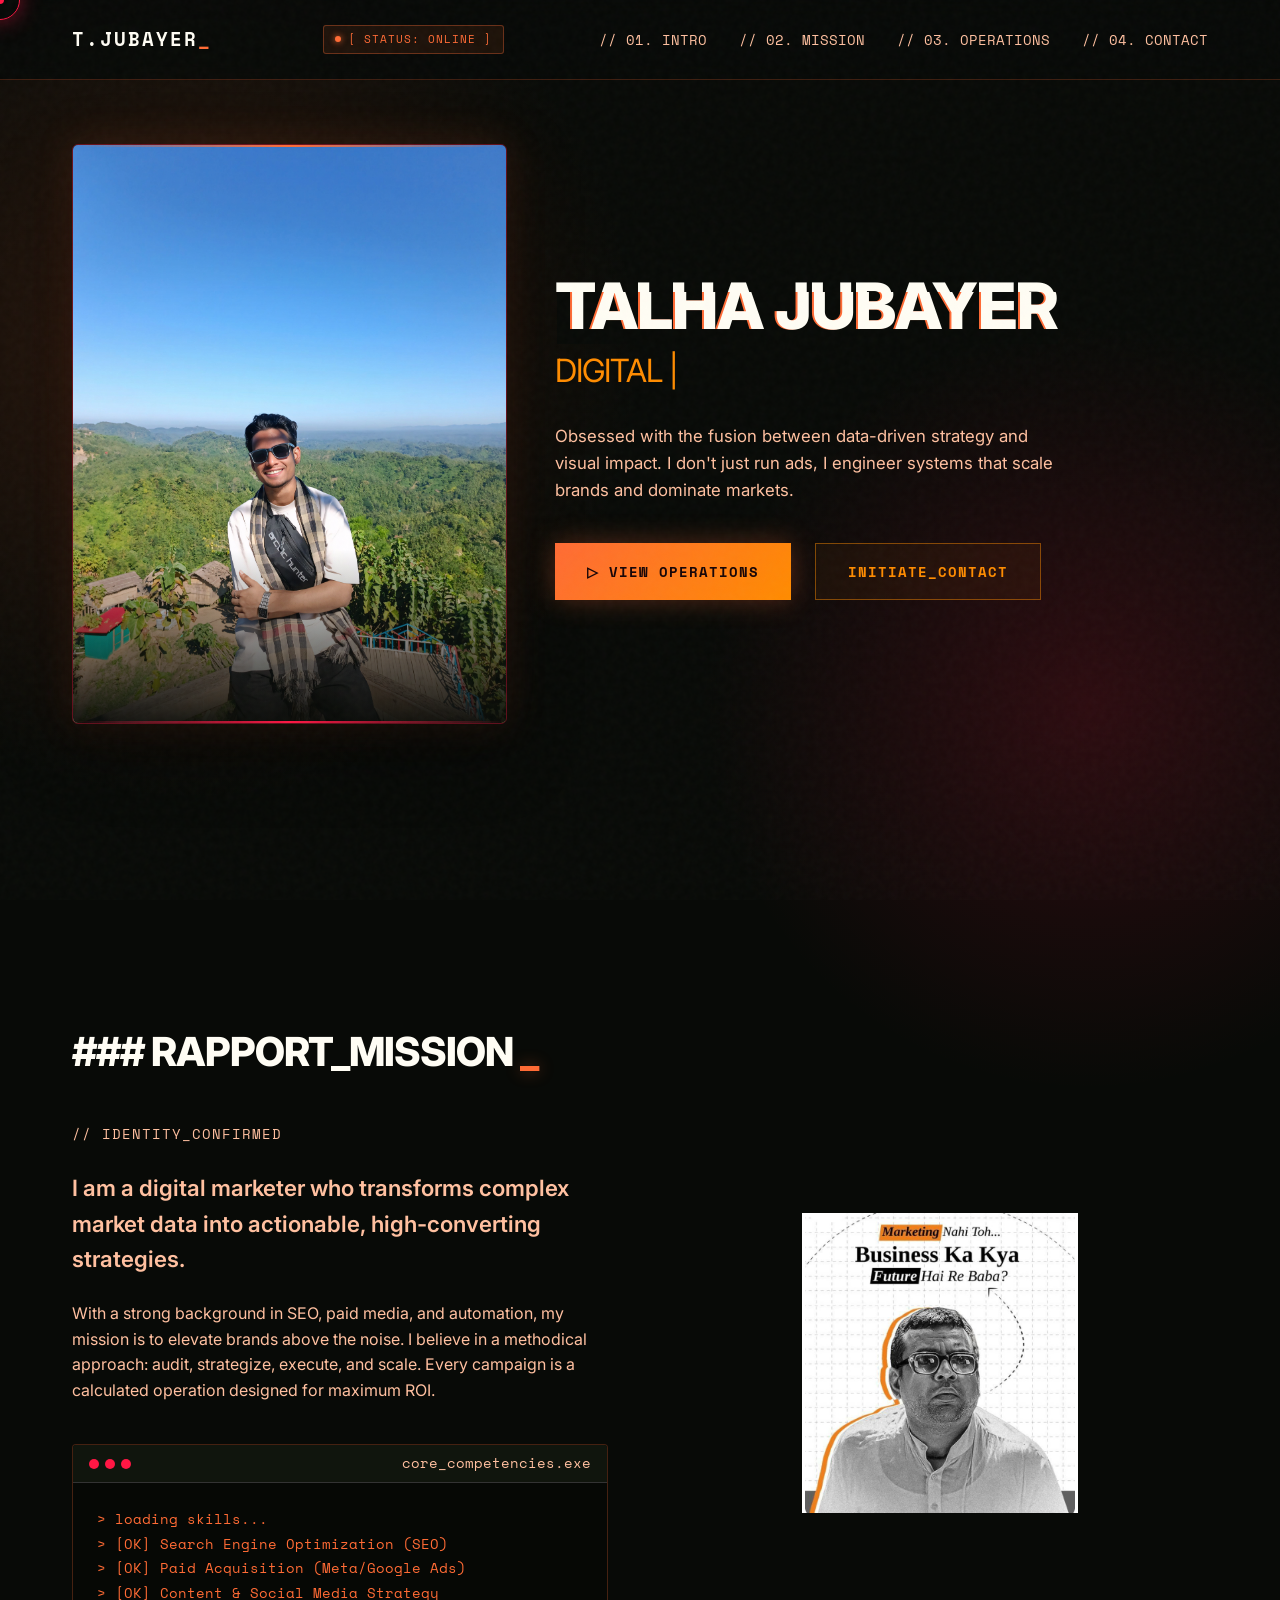
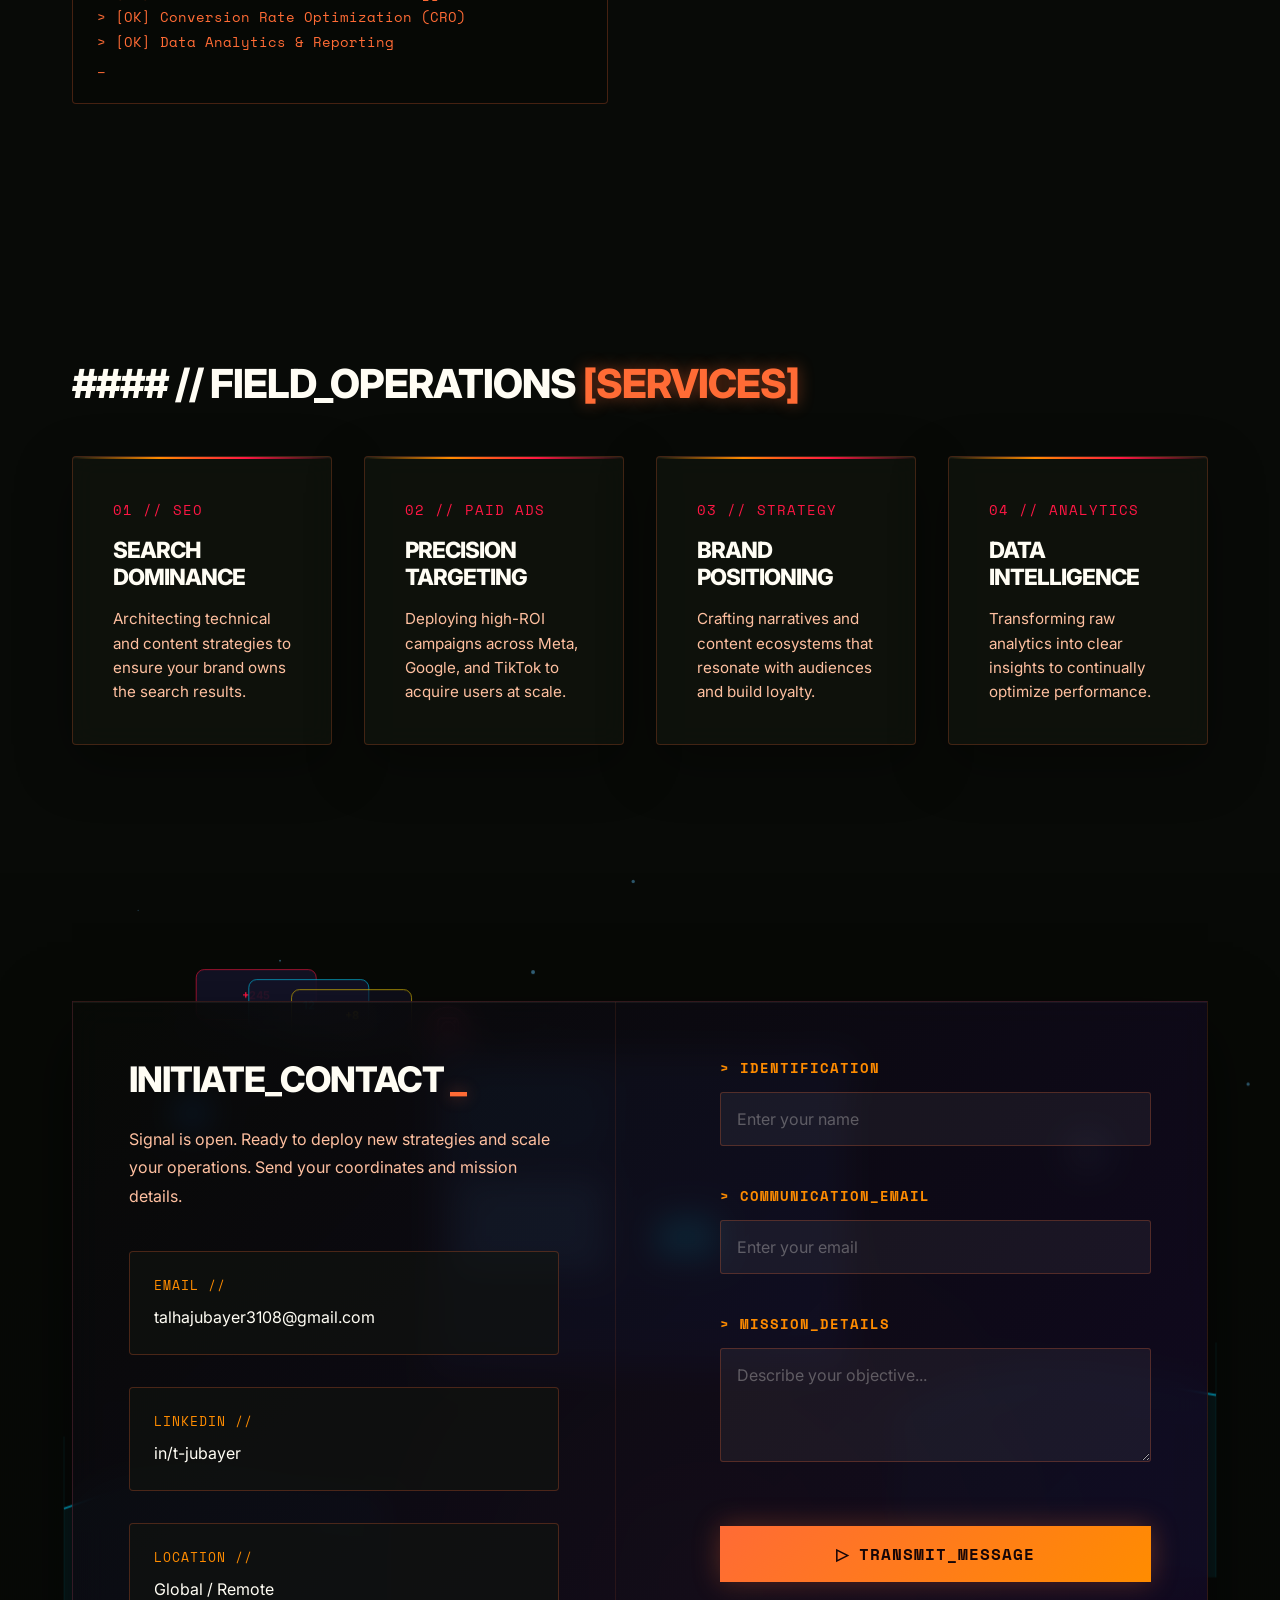
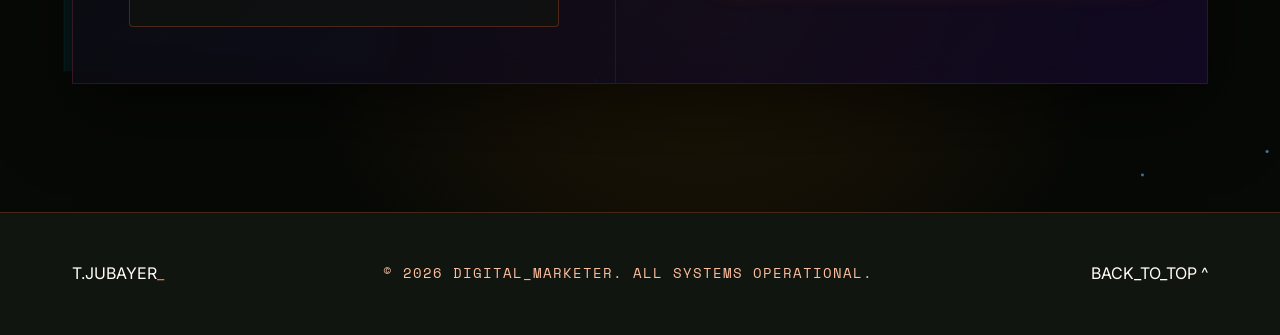
==== index.html @ 845c43b3 "Add files via upload" ====
<!DOCTYPE html>
<html lang="en">

<head>
    <meta charset="UTF-8">
    <meta name="viewport" content="width=device-width, initial-scale=1.0">
    <title>Talha Jubayer // Digital Marketer</title>
    <meta name="description" content="Portfolio of Talha Jubayer, Digital Marketer & Strategist.">
    <link rel="preconnect" href="https://fonts.googleapis.com">
    <link rel="preconnect" href="https://fonts.gstatic.com" crossorigin>
    <link
        href="https://fonts.googleapis.com/css2?family=Inter:wght@300;400;600;800&family=Space+Mono:ital,wght@0,400;0,700;1,400&display=swap"
        rel="stylesheet">
    <link rel="stylesheet" href="styles.css">
</head>

<body>
    <!-- Custom Cursor -->
    <div class="cursor"></div>
    <div class="cursor-follower"></div>

    <!-- Background Grid & Noise -->
    <div class="noise-bg"></div>
    <div class="grid-bg"></div>

    <header>
        <nav class="navbar">
            <a href="#" class="logo">T.JUBAYER<span>_</span></a>
            <span class="status-badge">[ STATUS: ONLINE ]</span>
            <div class="menu-toggle" id="mobile-menu">
                <span class="bar"></span>
                <span class="bar"></span>
                <span class="bar"></span>
            </div>
            <ul class="nav-links">
                <li><a href="#home">// 01. INTRO</a></li>
                <li><a href="#mission-report">// 02. MISSION</a></li>
                <li><a href="#field-operations">// 03. OPERATIONS</a></li>
                <li><a href="#initiate-contact">// 04. CONTACT</a></li>
            </ul>
        </nav>
    </header>

    <main>
        <!-- Hero Section -->
        <section id="home" class="hero section">
            <div class="container hero-container">
                <div class="hero-image-banner animate-up">
                    <img src="1763793918176.jpg" alt="Talha Jubayer - Digital Marketer" />
                    <div class="hero-image-overlay"></div>
                </div>
                <div class="hero-content">

                    <h1 class="title animate-up glitch" data-text="TALHA JUBAYER">TALHA JUBAYER</h1>
                    <h2 class="role animate-up">
                        <span class="typing-text">Digital Marketer &amp; Strategist.</span><span
                            class="cursor-blink">|</span>
                    </h2>
                    <p class="description animate-up">
                        Obsessed with the fusion between data-driven strategy and visual impact. I don't just run ads, I
                        engineer systems that scale brands and dominate markets.
                    </p>
                    <div class="hero-buttons animate-up">
                        <a href="#field-operations" class="btn btn-primary"><span>&#9655;</span> VIEW OPERATIONS</a>
                        <a href="#initiate-contact" class="btn btn-outline">INITIATE_CONTACT</a>
                    </div>
                </div>
            </div>
        </section>

        <!-- Mission Report (About) -->
        <section id="mission-report" class="about section">
            <div class="container">
                <h2 class="section-title animate-scroll">### RAPPORT_MISSION <span class="accent">_</span></h2>
                <div class="about-grid">
                    <div class="about-text animate-scroll">
                        <p class="mono-label">// IDENTITY_CONFIRMED</p>
                        <p class="large-text">
                            I am a digital marketer who transforms complex market data into actionable, high-converting
                            strategies.
                        </p>
                        <p>
                            With a strong background in SEO, paid media, and automation, my mission is to elevate brands
                            above the noise. I believe in a methodical approach: audit, strategize, execute, and scale.
                            Every campaign is a calculated operation designed for maximum ROI.
                        </p>
                        <div class="skills-terminal">
                            <div class="terminal-header">
                                <span class="dot"></span><span class="dot"></span><span class="dot"></span>
                                <span class="terminal-title">core_competencies.exe</span>
                            </div>
                            <div class="terminal-body">
                                &gt; loading skills...<br>
                                &gt; [OK] Search Engine Optimization (SEO)<br>
                                &gt; [OK] Paid Acquisition (Meta/Google Ads)<br>
                                &gt; [OK] Content &amp; Social Media Strategy<br>
                                &gt; [OK] Conversion Rate Optimization (CRO)<br>
                                &gt; [OK] Data Analytics &amp; Reporting<br>
                                <span class="cursor-blink">_</span>
                            </div>
                        </div>
                    </div>
                    <div class="about-image animate-scroll" style="transition-delay: 0.2s">
                        <div class="img-placeholder" style="border: none; background: transparent;"
                            data-instruction="ACTION SHOT (e.g. working at desk, analyzing data on screen, 4:3 ratio)">
                            <img src="Digital marketing .jpg" alt="Digital Marketing" class="actual-image"
                                style="object-fit: contain;" />
                        </div>
                    </div>
                </div>
            </div>
        </section>

        <!-- Field Operations (Services) -->
        <section id="field-operations" class="services section">
            <div class="container">
                <h2 class="section-title animate-scroll">#### // FIELD_OPERATIONS <span class="accent">[SERVICES]</span>
                </h2>
                <div class="services-grid">
                    <!-- Service 1 -->
                    <div class="service-card glass-panel animate-scroll">
                        <div class="service-icon mono-subtitle">01 // SEO</div>
                        <h3>Search Dominance</h3>
                        <p>Architecting technical and content strategies to ensure your brand owns the search results.
                        </p>
                    </div>
                    <!-- Service 2 -->
                    <div class="service-card glass-panel animate-scroll" style="transition-delay: 0.1s">
                        <div class="service-icon mono-subtitle">02 // PAID ADS</div>
                        <h3>Precision Targeting</h3>
                        <p>Deploying high-ROI campaigns across Meta, Google, and TikTok to acquire users at scale.</p>
                    </div>
                    <!-- Service 3 -->
                    <div class="service-card glass-panel animate-scroll" style="transition-delay: 0.2s">
                        <div class="service-icon mono-subtitle">03 // STRATEGY</div>
                        <h3>Brand Positioning</h3>
                        <p>Crafting narratives and content ecosystems that resonate with audiences and build loyalty.
                        </p>
                    </div>
                    <!-- Service 4 -->
                    <div class="service-card glass-panel animate-scroll" style="transition-delay: 0.3s">
                        <div class="service-icon mono-subtitle">04 // ANALYTICS</div>
                        <h3>Data Intelligence</h3>
                        <p>Transforming raw analytics into clear insights to continually optimize performance.</p>
                    </div>
                </div>
            </div>
        </section>


        <!-- Contact Section -->
        <section id="initiate-contact" class="contact section">
            <canvas id="contactCanvas" class="contact-bg-canvas"></canvas>
            <div class="container">
                <div class="contact-wrapper animate-scroll">
                    <div class="contact-info">
                        <h2 class="section-title">INITIATE_CONTACT <span class="accent blink">_</span></h2>
                        <p>Signal is open. Ready to deploy new strategies and scale your operations. Send your
                            coordinates and mission details.</p>

                        <div class="contact-methods">
                            <a href="mailto:talhajubayer3108@gmail.com" class="contact-link">
                                <span class="mono-label">EMAIL //</span> talhajubayer3108@gmail.com
                            </a>
                            <a href="https://www.linkedin.com/in/t-jubayer31/" class="contact-link" target="_blank"
                                rel="noopener noreferrer">
                                <span class="mono-label">LINKEDIN //</span> in/t-jubayer
                            </a>
                            <a href="#" class="contact-link">
                                <span class="mono-label">LOCATION //</span> Global / Remote
                            </a>
                        </div>
                    </div>

                    <form class="contact-form" action="https://formsubmit.co/talhajubayer3108@gmail.com" method="POST">
                        <input type="hidden" name="_subject" value="New Message from Portfolio Website!">
                        <div class="input-group">
                            <label for="name" class="mono-label">&gt; IDENTIFICATION</label>
                            <input type="text" id="name" name="name" required placeholder="Enter your name">
                        </div>
                        <div class="input-group">
                            <label for="email" class="mono-label">&gt; COMMUNICATION_EMAIL</label>
                            <input type="email" id="email" name="email" required placeholder="Enter your email">
                        </div>
                        <div class="input-group">
                            <label for="message" class="mono-label">&gt; MISSION_DETAILS</label>
                            <textarea id="message" name="message" rows="4" required
                                placeholder="Describe your objective..."></textarea>
                        </div>
                        <button type="submit" class="btn btn-primary btn-block"><span>&#9655;</span>
                            TRANSMIT_MESSAGE</button>
                    </form>
                </div>
            </div>
        </section>
    </main>

    <footer>
        <div class="container footer-content">
            <div class="footer-logo">T.JUBAYER<span>_</span></div>
            <p class="mono-label">&copy; 2026 DIGITAL_MARKETER. ALL SYSTEMS OPERATIONAL.</p>
            <div class="footer-links">
                <a href="#home">BACK_TO_TOP ^</a>
            </div>
        </div>
    </footer>

    <script src="script.js"></script>
</body>

</html>
---- styles.css ----
:root {
    /* Color Palette */
    --bg-color: #080a07;
    --surface-color: #11150f;
    --text-primary: #fffdf4;
    --text-secondary: #ffc0a0;
    --accent: #ff1744;
    --accent-glow: rgba(255, 23, 68, 0.45);
    --accent-secondary: #ff6b35;
    --accent-cyan: #ff8c00;
    --warning: #ffd166;

    /* Glassmorphism */
    --glass-bg: rgba(17, 21, 15, 0.72);
    --glass-border: rgba(255, 107, 53, 0.22);

    /* Typography */
    --font-main: 'Inter', sans-serif;
    --font-mono: 'Space Mono', monospace;

    /* Transitions */
    --transition: all 0.4s cubic-bezier(0.16, 1, 0.3, 1);
}

* {
    margin: 0;
    padding: 0;
    box-sizing: border-box;
    cursor: none;
    /* Hide default cursor for custom cursor */
}

html {
    scroll-behavior: smooth;
    background-color: var(--bg-color);
    color: var(--text-primary);
    font-family: var(--font-main);
    line-height: 1.6;
    overflow-x: hidden;
}

body {
    overflow-x: hidden;
    position: relative;
    background:
        radial-gradient(circle at 15% 10%, rgba(255, 107, 53, 0.15), transparent 28rem),
        radial-gradient(circle at 85% 20%, rgba(255, 23, 68, 0.15), transparent 24rem),
        radial-gradient(circle at 55% 90%, rgba(255, 140, 0, 0.12), transparent 26rem),
        var(--bg-color);
}

/* Background Effects */
.noise-bg {
    position: fixed;
    top: 0;
    left: 0;
    width: 100%;
    height: 100%;
    pointer-events: none;
    z-index: 9999;
    opacity: 0.03;
    background-image: url("data:image/svg+xml,%3Csvg viewBox='0 0 200 200' xmlns='http://www.w3.org/2000/svg'%3E%3Cfilter id='noiseFilter'%3E%3CfeTurbulence type='fractalNoise' baseFrequency='0.65' numOctaves='3' stitchTiles='stitch'/%3E%3C/filter%3E%3Crect width='100%25' height='100%25' filter='url(%23noiseFilter)'/%3E%3C/svg%3E");
}

.grid-bg {
    position: fixed;
    top: 0;
    left: 0;
    width: 100%;
    height: 100%;
    pointer-events: none;
    z-index: -1;
    background-size: 50px 50px;
    background-image:
        linear-gradient(to right, rgba(255, 107, 53, 0.055) 1px, transparent 1px),
        linear-gradient(to bottom, rgba(255, 140, 0, 0.04) 1px, transparent 1px);
    mask-image: radial-gradient(circle at center, black 40%, transparent 80%);
    -webkit-mask-image: radial-gradient(circle at center, black 40%, transparent 80%);
}

/* Custom Cursor */
.cursor {
    width: 8px;
    height: 8px;
    background-color: var(--accent);
    border-radius: 50%;
    position: fixed;
    pointer-events: none;
    z-index: 10000;
    transform: translate(-50%, -50%);
    transition: width 0.2s, height 0.2s, background-color 0.2s;
}

.cursor-follower {
    width: 40px;
    height: 40px;
    border: 1px solid var(--accent);
    box-shadow: 0 0 22px var(--accent-glow);
    border-radius: 50%;
    position: fixed;
    pointer-events: none;
    z-index: 9999;
    transform: translate(-50%, -50%);
    transition: width 0.3s, height 0.3s, border-color 0.3s;
    transition-timing-function: ease-out;
}

/* Hover state for cursor */
.cursor.hover {
    width: 20px;
    height: 20px;
    background-color: transparent;
    border: 2px solid var(--accent-secondary);
    box-shadow: 0 0 18px rgba(255, 107, 53, 0.65);
}

.cursor-follower.hover {
    width: 60px;
    height: 60px;
    border-color: var(--accent-secondary);
    background-color: rgba(255, 107, 53, 0.12);
}

/* Typography & Utilites */
h1,
h2,
h3,
h4,
h5,
h6 {
    font-weight: 800;
    line-height: 1.2;
    text-transform: uppercase;
    letter-spacing: -1px;
}

.accent {
    color: var(--accent-secondary);
    text-shadow: 0 0 16px rgba(255, 107, 53, 0.45);
}

.mono-label,
.mono-subtitle {
    font-family: var(--font-mono);
    color: var(--text-secondary);
    font-size: 0.85rem;
    letter-spacing: 1px;
    text-transform: uppercase;
}

.mono-subtitle {
    color: var(--accent);
    margin-bottom: 1rem;
    display: inline-block;
}

.section-title {
    font-size: 2.5rem;
    margin-bottom: 3rem;
    position: relative;
    display: inline-block;
}

.container {
    max-width: 1200px;
    margin: 0 auto;
    padding: 0 2rem;
}

.section {
    padding: 8rem 0;
}

a {
    color: inherit;
    text-decoration: none;
    transition: var(--transition);
}

/* Glass Panel */
.glass-panel {
    background: var(--glass-bg);
    backdrop-filter: blur(12px);
    -webkit-backdrop-filter: blur(12px);
    border: 1px solid var(--glass-border);
    border-radius: 4px;
    padding: 2.5rem;
    position: relative;
    overflow: hidden;
    box-shadow: 0 18px 55px rgba(0, 0, 0, 0.35), inset 0 1px 0 rgba(255, 253, 244, 0.05);
}

.glass-panel::before {
    content: '';
    position: absolute;
    top: 0;
    left: 0;
    width: 100%;
    height: 2px;
    background: linear-gradient(90deg, transparent, var(--accent-cyan), var(--accent), transparent);
}

/* Buttons */
.btn {
    display: inline-flex;
    align-items: center;
    gap: 10px;
    padding: 1rem 2rem;
    font-family: var(--font-mono);
    font-size: 0.9rem;
    font-weight: 700;
    text-transform: uppercase;
    letter-spacing: 1px;
    border: none;
    position: relative;
    overflow: hidden;
    z-index: 1;
    background: transparent;
}

.btn-primary {
    background: linear-gradient(135deg, var(--accent-secondary), var(--accent-cyan));
    color: #160507;
    box-shadow: 0 0 28px rgba(255, 107, 53, 0.3);
}

.btn-primary:hover {
    background: linear-gradient(135deg, var(--accent), var(--accent-cyan));
    color: #160507;
    box-shadow: 0 0 28px var(--accent-glow);
}

.btn-outline {
    border: 1px solid rgba(255, 140, 0, 0.45);
    color: var(--accent-cyan);
    background: rgba(255, 140, 0, 0.05);
}

.btn-outline:hover {
    border-color: var(--accent-secondary);
    color: var(--accent-secondary);
    background: rgba(255, 107, 53, 0.1);
    box-shadow: 0 0 22px rgba(255, 140, 0, 0.25);
}

/* Navigation */
header {
    position: fixed;
    top: 0;
    width: 100%;
    z-index: 100;
    background: rgba(8, 10, 7, 0.86);
    backdrop-filter: blur(10px);
    border-bottom: 1px solid var(--glass-border);
}

.navbar {
    max-width: 1200px;
    margin: 0 auto;
    padding: 1.5rem 2rem;
    display: flex;
    justify-content: space-between;
    align-items: center;
}

.logo {
    font-family: var(--font-mono);
    font-size: 1.2rem;
    font-weight: 700;
    letter-spacing: 2px;
}

.logo span {
    color: var(--accent-secondary);
    animation: blink 1s infinite;
}

.status-badge {
    font-family: var(--font-mono);
    font-size: 0.7rem;
    color: var(--accent-secondary);
    letter-spacing: 1px;
    padding: 0.3rem 0.7rem;
    border: 1px solid rgba(255, 107, 53, 0.34);
    border-radius: 3px;
    background: rgba(255, 107, 53, 0.09);
    margin-left: 1rem;
    position: relative;
    display: inline-flex;
    align-items: center;
    gap: 0.4rem;
}

.status-badge::before {
    content: '';
    width: 6px;
    height: 6px;
    border-radius: 50%;
    background: var(--accent-secondary);
    box-shadow: 0 0 6px var(--accent-secondary);
    animation: pulse-glow 2s ease-in-out infinite;
}

@keyframes pulse-glow {

    0%,
    100% {
        opacity: 1;
        box-shadow: 0 0 6px var(--accent-secondary);
    }

    50% {
        opacity: 0.5;
        box-shadow: 0 0 2px var(--accent-secondary);
    }
}

.nav-links {
    display: flex;
    list-style: none;
    gap: 2rem;
}

.nav-links a {
    font-family: var(--font-mono);
    font-size: 0.85rem;
    color: var(--text-secondary);
}

.nav-links a:hover {
    color: var(--accent-secondary);
    text-shadow: 0 0 12px rgba(255, 107, 53, 0.5);
}

.menu-toggle {
    display: none;
}

.bar {
    display: block;
    width: 25px;
    height: 2px;
    margin: 5px auto;
    transition: all 0.3s ease-in-out;
    background-color: var(--text-primary);
}

/* Hero Section */
.hero {
    min-height: 100vh;
    display: flex;
    align-items: center;
    padding-top: 6rem;
}

.hero-container {
    display: grid;
    grid-template-columns: 0.8fr 1.2fr;
    gap: 3rem;
    align-items: center;
}

.hero .title {
    font-size: clamp(2.5rem, 5vw, 5rem);
    margin-bottom: 0.5rem;
    position: relative;
    display: inline-block;
}

.hero .role {
    font-size: clamp(1.3rem, 2.5vw, 2rem);
    color: var(--accent-cyan);
    margin-bottom: 2rem;
    font-weight: 400;
}

.hero .description {
    font-size: 1.05rem;
    color: var(--text-secondary);
    max-width: 500px;
    margin-bottom: 2.5rem;
}

.hero-buttons {
    display: flex;
    gap: 1.5rem;
}

/* Hero Image (Left Column) */
.hero-image-banner {
    position: relative;
    border-radius: 6px;
    overflow: hidden;
    border: 1px solid rgba(255, 23, 68, 0.35);
    box-shadow: 0 26px 70px rgba(0, 0, 0, 0.45), 0 0 40px rgba(255, 107, 53, 0.15);
    aspect-ratio: 3/4;
}

.hero-image-banner img {
    display: block;
    width: 100%;
    height: 100%;
    object-fit: cover;
    object-position: center top;
}

.hero-image-overlay {
    position: absolute;
    bottom: 0;
    left: 0;
    width: 100%;
    height: 30%;
    background: linear-gradient(to top, rgba(8, 10, 7, 0.95), transparent);
    pointer-events: none;
}

.hero-image-banner::before {
    content: '';
    position: absolute;
    top: 0;
    left: 0;
    width: 100%;
    height: 2px;
    background: linear-gradient(90deg, transparent, var(--accent-secondary), transparent);
    z-index: 2;
}

.hero-image-banner::after {
    content: '';
    position: absolute;
    bottom: 0;
    left: 0;
    width: 100%;
    height: 2px;
    background: linear-gradient(90deg, transparent, var(--accent), transparent);
    z-index: 2;
}

.img-placeholder {
    width: 100%;
    min-height: 300px;
    background: var(--surface-color);
    border: 1px dashed var(--text-secondary);
    display: flex;
    align-items: center;
    justify-content: center;
    text-align: center;
    position: relative;
    overflow: hidden;
}

/* Remove placeholder styling when real image is present */
.img-placeholder:has(.actual-image[src]:not([src=""])) {
    border: none;
    background: transparent;
}

.img-placeholder::after {
    content: '';
    position: absolute;
    top: 0;
    left: -100%;
    width: 50%;
    height: 100%;
    background: linear-gradient(to right, transparent, rgba(255, 255, 255, 0.05), transparent);
    animation: scanline 3s infinite linear;
}

/* Hide scanline when real image is present */
.img-placeholder:has(.actual-image[src]:not([src=""]))::after {
    display: none;
}

.placeholder-text {
    font-family: var(--font-mono);
    font-size: 0.8rem;
    color: var(--text-secondary);
    opacity: 0.7;
    z-index: 2;
    padding: 1rem;
}

.actual-image {
    position: absolute;
    top: 0;
    left: 0;
    width: 100%;
    height: 100%;
    object-fit: cover;
    opacity: 0;
    /* Hidden by default until user adds src */
    z-index: 1;
}

.actual-image[src]:not([src=""]) {
    opacity: 1;
}



/* About / Mission */
.about-grid {
    display: grid;
    grid-template-columns: 1fr 1fr;
    gap: 4rem;
    align-items: center;
}

.large-text {
    font-size: 1.4rem;
    font-weight: 600;
    margin: 1.5rem 0;
}

.about-text p {
    margin-bottom: 1.5rem;
    color: var(--text-secondary);
}

.skills-terminal {
    background: #060805;
    border: 1px solid rgba(255, 107, 53, 0.25);
    border-radius: 4px;
    margin-top: 2.5rem;
    font-family: var(--font-mono);
    font-size: 0.85rem;
    overflow: hidden;
}

.terminal-header {
    background: #10150d;
    padding: 0.5rem 1rem;
    display: flex;
    align-items: center;
    border-bottom: 1px solid #333;
}

.dot {
    width: 10px;
    height: 10px;
    border-radius: 50%;
    background: var(--accent);
    margin-right: 6px;
}

.terminal-title {
    margin-left: auto;
    color: var(--text-secondary);
}

.terminal-body {
    padding: 1.5rem;
    color: var(--accent-secondary);
    line-height: 1.8;
}

.about-image {
    aspect-ratio: 4/3;
}

/* Services */
.services {
    position: relative;
}

.services-grid {
    display: grid;
    grid-template-columns: repeat(auto-fit, minmax(250px, 1fr));
    gap: 2rem;
}

.service-card h3 {
    margin-bottom: 1rem;
    font-size: 1.4rem;
    color: var(--text-primary);
}

.service-card p {
    color: var(--text-secondary);
    font-size: 0.95rem;
}

.service-card {
    position: relative;
    transition: all 0.4s cubic-bezier(0.16, 1, 0.3, 1);
}

.service-card:hover {
    background: rgba(17, 21, 15, 0.95);
    box-shadow: 0 18px 55px rgba(0, 0, 0, 0.45), 0 0 40px rgba(0, 212, 255, 0.2);
    transform: translateY(-5px);
}

.service-card:hover::before {
    background: linear-gradient(90deg, transparent, #00D4FF, transparent);
}

/* Projects */
.project-list {
    display: flex;
    flex-direction: column;
    gap: 6rem;
}

.project-row {
    display: grid;
    grid-template-columns: 1fr 1.5fr;
    gap: 4rem;
    align-items: center;
}

.project-row.reverse {
    grid-template-columns: 1.5fr 1fr;
}

.project-row.reverse .project-content {
    order: 2;
}

.project-row.reverse .project-visual {
    order: 1;
}

.project-content h3 {
    font-size: 2.5rem;
    margin: 1rem 0;
}

.project-desc {
    color: var(--text-secondary);
    margin-bottom: 2rem;
    font-size: 1.1rem;
}

.tech-stack {
    display: flex;
    gap: 1rem;
    flex-wrap: wrap;
}

.tech-stack span {
    font-family: var(--font-mono);
    font-size: 0.8rem;
    padding: 0.4rem 0.8rem;
    background: rgba(255, 107, 53, 0.08);
    border: 1px solid rgba(255, 107, 53, 0.2);
    color: var(--accent-secondary);
}

.project-visual {
    aspect-ratio: 16/9;
    padding: 0;
}

/* Contact */
.contact {
    position: relative;
    overflow: hidden;
}

.contact-bg-canvas {
    position: absolute;
    top: 0;
    left: 0;
    width: 100%;
    height: 100%;
    pointer-events: none;
    z-index: 1;
    display: block;
}

.contact .container {
    position: relative;
    z-index: 2;
}

.contact-wrapper {
    display: grid;
    grid-template-columns: 1fr 1fr;
    gap: 3rem;
    padding: 0;
    position: relative;
    z-index: 3;
    background: linear-gradient(135deg, rgba(8, 10, 7, 0.85) 0%, rgba(20, 10, 40, 0.80) 100%);
    backdrop-filter: blur(16px);
    -webkit-backdrop-filter: blur(16px);
    border: 1px solid rgba(255, 107, 53, 0.15);
    box-shadow: 0 26px 70px rgba(0, 0, 0, 0.55), inset 0 1px 0 rgba(255, 253, 244, 0.05);
}

.contact-info {
    padding: 3.5rem;
    border-right: 1px solid rgba(255, 107, 53, 0.1);
}

.contact-info h2 {
    font-size: 2.2rem;
    margin-bottom: 1.5rem;
    color: var(--text-primary);
}

.contact-info p {
    color: var(--text-secondary);
    margin-bottom: 2.5rem;
    font-size: 1rem;
    line-height: 1.8;
}

.contact-methods {
    display: flex;
    flex-direction: column;
    gap: 2rem;
}

.contact-link {
    display: flex;
    flex-direction: column;
    gap: 0.5rem;
    padding: 1.5rem;
    background: rgba(17, 21, 15, 0.6);
    border: 1px solid rgba(255, 107, 53, 0.25);
    border-radius: 4px;
    transition: all 0.3s cubic-bezier(0.16, 1, 0.3, 1);
}

.contact-link:hover {
    background: rgba(17, 21, 15, 0.95);
    border-color: var(--accent-secondary);
    box-shadow: 0 0 20px rgba(255, 107, 53, 0.2);
}

.contact-link:hover .mono-label {
    color: var(--accent-secondary);
}

.contact-link .mono-label {
    color: var(--accent-cyan);
    font-size: 0.8rem;
}

.contact-link a {
    color: var(--text-primary);
    font-size: 1rem;
    font-weight: 500;
}

.contact-form {
    padding: 3.5rem;
}

.contact-form .input-group {
    margin-bottom: 2.5rem;
    display: flex;
    flex-direction: column;
}

.contact-form label {
    margin-bottom: 0.75rem;
    color: var(--accent-cyan);
    font-family: var(--font-mono);
    font-size: 0.85rem;
    font-weight: 600;
    text-transform: uppercase;
    letter-spacing: 1px;
}

.contact-form input,
.contact-form textarea {
    background: rgba(255, 255, 255, 0.05);
    border: 1px solid rgba(255, 107, 53, 0.25);
    border-radius: 3px;
    padding: 1rem;
    color: var(--text-primary);
    font-family: var(--font-main);
    font-size: 1rem;
    transition: all 0.3s cubic-bezier(0.16, 1, 0.3, 1);
}

.contact-form input::placeholder,
.contact-form textarea::placeholder {
    color: rgba(255, 253, 244, 0.3);
}

.contact-form input:focus,
.contact-form textarea:focus {
    outline: none;
    background: rgba(255, 255, 255, 0.08);
    border-color: var(--accent-secondary);
    box-shadow: 0 0 20px rgba(255, 107, 53, 0.3), inset 0 0 10px rgba(255, 107, 53, 0.1);
}

.btn-block {
    width: 100%;
    justify-content: center;
    margin-top: 1.5rem;
    cursor: none;
    font-size: 1rem;
}

/* Footer */
footer {
    padding: 3rem 0;
    border-top: 1px solid var(--glass-border);
    background: var(--surface-color);
}

.footer-logo span {
    color: var(--accent-secondary);
}

.footer-content {
    display: flex;
    justify-content: space-between;
    align-items: center;
}

/* Animations & Utilities */
.blink {
    animation: blink 1s infinite;
}

.cursor-blink {
    animation: blink 1s infinite step-end;
}

@keyframes blink {
    50% {
        opacity: 0;
    }
}

@keyframes scanline {
    0% {
        left: -100%;
    }

    100% {
        left: 200%;
    }
}

.glitch {
    position: relative;
}

.glitch::before,
.glitch::after {
    content: attr(data-text);
    position: absolute;
    top: 0;
    left: 0;
    width: 100%;
    height: 100%;
    background: var(--bg-color);
}

.glitch::before {
    left: 2px;
    text-shadow: -2px 0 var(--accent-secondary);
    clip: rect(24px, 550px, 90px, 0);
    animation: glitch-anim-2 3s infinite linear alternate-reverse;
}

.glitch::after {
    left: -2px;
    text-shadow: -2px 0 var(--accent);
    clip: rect(85px, 550px, 140px, 0);
    animation: glitch-anim 2.5s infinite linear alternate-reverse;
}

@keyframes glitch-anim {
    0% {
        clip: rect(10px, 9999px, 86px, 0);
    }

    20% {
        clip: rect(69px, 9999px, 14px, 0);
    }

    40% {
        clip: rect(88px, 9999px, 19px, 0);
    }

    60% {
        clip: rect(62px, 9999px, 98px, 0);
    }

    80% {
        clip: rect(16px, 9999px, 35px, 0);
    }

    100% {
        clip: rect(51px, 9999px, 8px, 0);
    }
}

@keyframes glitch-anim-2 {
    0% {
        clip: rect(65px, 9999px, 100px, 0);
    }

    20% {
        clip: rect(3px, 9999px, 54px, 0);
    }

    40% {
        clip: rect(41px, 9999px, 49px, 0);
    }

    60% {
        clip: rect(2px, 9999px, 13px, 0);
    }

    80% {
        clip: rect(80px, 9999px, 87px, 0);
    }

    100% {
        clip: rect(11px, 9999px, 72px, 0);
    }
}

/* Simple scroll animations classes - JS will handle the actual triggering */
.animate-up,
.animate-scroll {
    opacity: 0;
    transform: translateY(30px);
    transition: opacity 0.8s ease, transform 0.8s ease;
}

.in-view {
    opacity: 1;
    transform: translateY(0);
}

/* Responsive */

/* ---- Tablet & Small Laptops ---- */
@media (max-width: 992px) {

    .hero-container,
    .about-grid,
    .project-row,
    .contact-wrapper {
        grid-template-columns: 1fr;
        gap: 3rem;
    }

    .project-row.reverse .project-content {
        order: 1;
    }

    .project-row.reverse .project-visual {
        order: 2;
    }

    .hero .title {
        font-size: 3rem;
    }

    .hero-image-banner {
        aspect-ratio: 16/9;
        max-width: 500px;
        margin: 0 auto;
    }

    .about-image {
        max-height: 400px;
    }

    .contact-wrapper {
        padding: 2rem;
    }

    .section {
        padding: 5rem 0;
    }

    .section-title {
        font-size: 2rem;
    }
}

/* ---- Mobile Landscape & Small Tablets ---- */
@media (max-width: 768px) {
    .menu-toggle {
        display: block;
        cursor: none;
    }

    .nav-links {
        position: fixed;
        top: 70px;
        left: -100%;
        flex-direction: column;
        background: var(--surface-color);
        width: 100%;
        text-align: center;
        padding: 2rem 0;
        transition: 0.3s;
        border-bottom: 1px solid var(--glass-border);
        z-index: 99;
    }

    .nav-links.active {
        left: 0;
    }

    .nav-links a {
        font-size: 1rem;
        padding: 0.75rem 0;
        display: inline-block;
    }

    .hero {
        min-height: auto;
        padding-top: 7rem;
        padding-bottom: 3rem;
    }

    .hero .title {
        font-size: clamp(2rem, 8vw, 3.5rem);
    }

    .hero .role {
        font-size: clamp(1.1rem, 4vw, 1.8rem);
    }

    .hero .description {
        font-size: 1rem;
    }

    .hero-buttons {
        flex-direction: column;
        gap: 1rem;
    }

    .hero-buttons .btn {
        width: 100%;
        justify-content: center;
        text-align: center;
    }

    .hero-image-banner {
        aspect-ratio: 16/9;
        max-width: 100%;
    }

    .hero-image-banner img {
        object-position: center top;
    }

    .about-image {
        max-height: 350px;
    }

    .section {
        padding: 4rem 0;
    }

    .section-title {
        font-size: 1.6rem;
        margin-bottom: 2rem;
    }

    .large-text {
        font-size: 1.2rem;
    }

    .services-grid {
        grid-template-columns: 1fr;
    }

    .service-card.glass-panel {
        padding: 1.5rem;
    }

    .contact-wrapper {
        grid-template-columns: 1fr;
        padding: 0;
        gap: 0;
    }

    .contact-info {
        padding: 2rem;
        border-right: none;
        border-bottom: 1px solid rgba(255, 107, 53, 0.1);
    }

    .contact-info h2 {
        font-size: 1.8rem;
        margin-bottom: 1rem;
    }

    .contact-info p {
        margin-bottom: 1.5rem;
        font-size: 0.95rem;
    }

    .contact-methods {
        gap: 1.5rem;
    }

    .contact-link {
        padding: 1.25rem;
    }

    .contact-form {
        padding: 2rem;
    }

    .contact-form label {
        font-size: 0.75rem;
    }

    .footer-content {
        flex-direction: column;
        gap: 1rem;
        text-align: center;
    }

    .cursor,
    .cursor-follower {
        display: none;
    }

    /* Disable custom cursor on mobile */
    * {
        cursor: auto;
    }
}

/* ---- Small Mobile Phones ---- */
@media (max-width: 480px) {
    .container {
        padding: 0 1rem;
    }

    .navbar {
        padding: 1rem;
    }

    .logo {
        font-size: 1rem;
    }

    .status-badge {
        font-size: 0.55rem;
        padding: 0.2rem 0.4rem;
        margin-left: 0.5rem;
    }

    .hero {
        padding-top: 5.5rem;
    }

    .hero .title {
        font-size: clamp(1.8rem, 9vw, 2.8rem);
    }

    .hero .role {
        font-size: clamp(1rem, 4.5vw, 1.4rem);
        margin-bottom: 1.5rem;
    }

    .hero .description {
        font-size: 0.95rem;
        margin-bottom: 2rem;
    }

    .hero-image-banner {
        aspect-ratio: 4/3;
    }

    .section {
        padding: 3rem 0;
    }

    .section-title {
        font-size: 1.3rem;
        margin-bottom: 1.5rem;
    }

    .large-text {
        font-size: 1.1rem;
    }

    .skills-terminal {
        font-size: 0.75rem;
    }

    .terminal-body {
        padding: 1rem;
        line-height: 1.6;
    }

    .about-image {
        max-height: 280px;
    }

    .glass-panel {
        padding: 1.5rem;
    }

    .contact-wrapper {
        padding: 0;
        gap: 0;
    }

    .contact-info {
        padding: 1.5rem;
        border-right: none;
        border-bottom: 1px solid rgba(255, 107, 53, 0.1);
    }

    .contact-info h2 {
        font-size: 1.5rem;
        margin-bottom: 1rem;
    }

    .contact-info p {
        font-size: 0.9rem;
        margin-bottom: 1.5rem;
    }

    .contact-methods {
        gap: 1.2rem;
    }

    .contact-link {
        padding: 1rem;
        font-size: 0.9rem;
    }

    .contact-form {
        padding: 1.5rem;
    }

    .contact-form label {
        font-size: 0.7rem;
        margin-bottom: 0.5rem;
    }

    .contact-form input,
    .contact-form textarea {
        font-size: 0.95rem;
        padding: 0.8rem;
        border-radius: 3px;
    }

    .btn {
        padding: 0.8rem 1.5rem;
        font-size: 0.8rem;
    }

    footer {
        padding: 2rem 0;
    }

    .footer-content .mono-label {
        font-size: 0.7rem;
    }

    .project-content h3 {
        font-size: 1.8rem;
    }

    .project-desc {
        font-size: 1rem;
    }
}
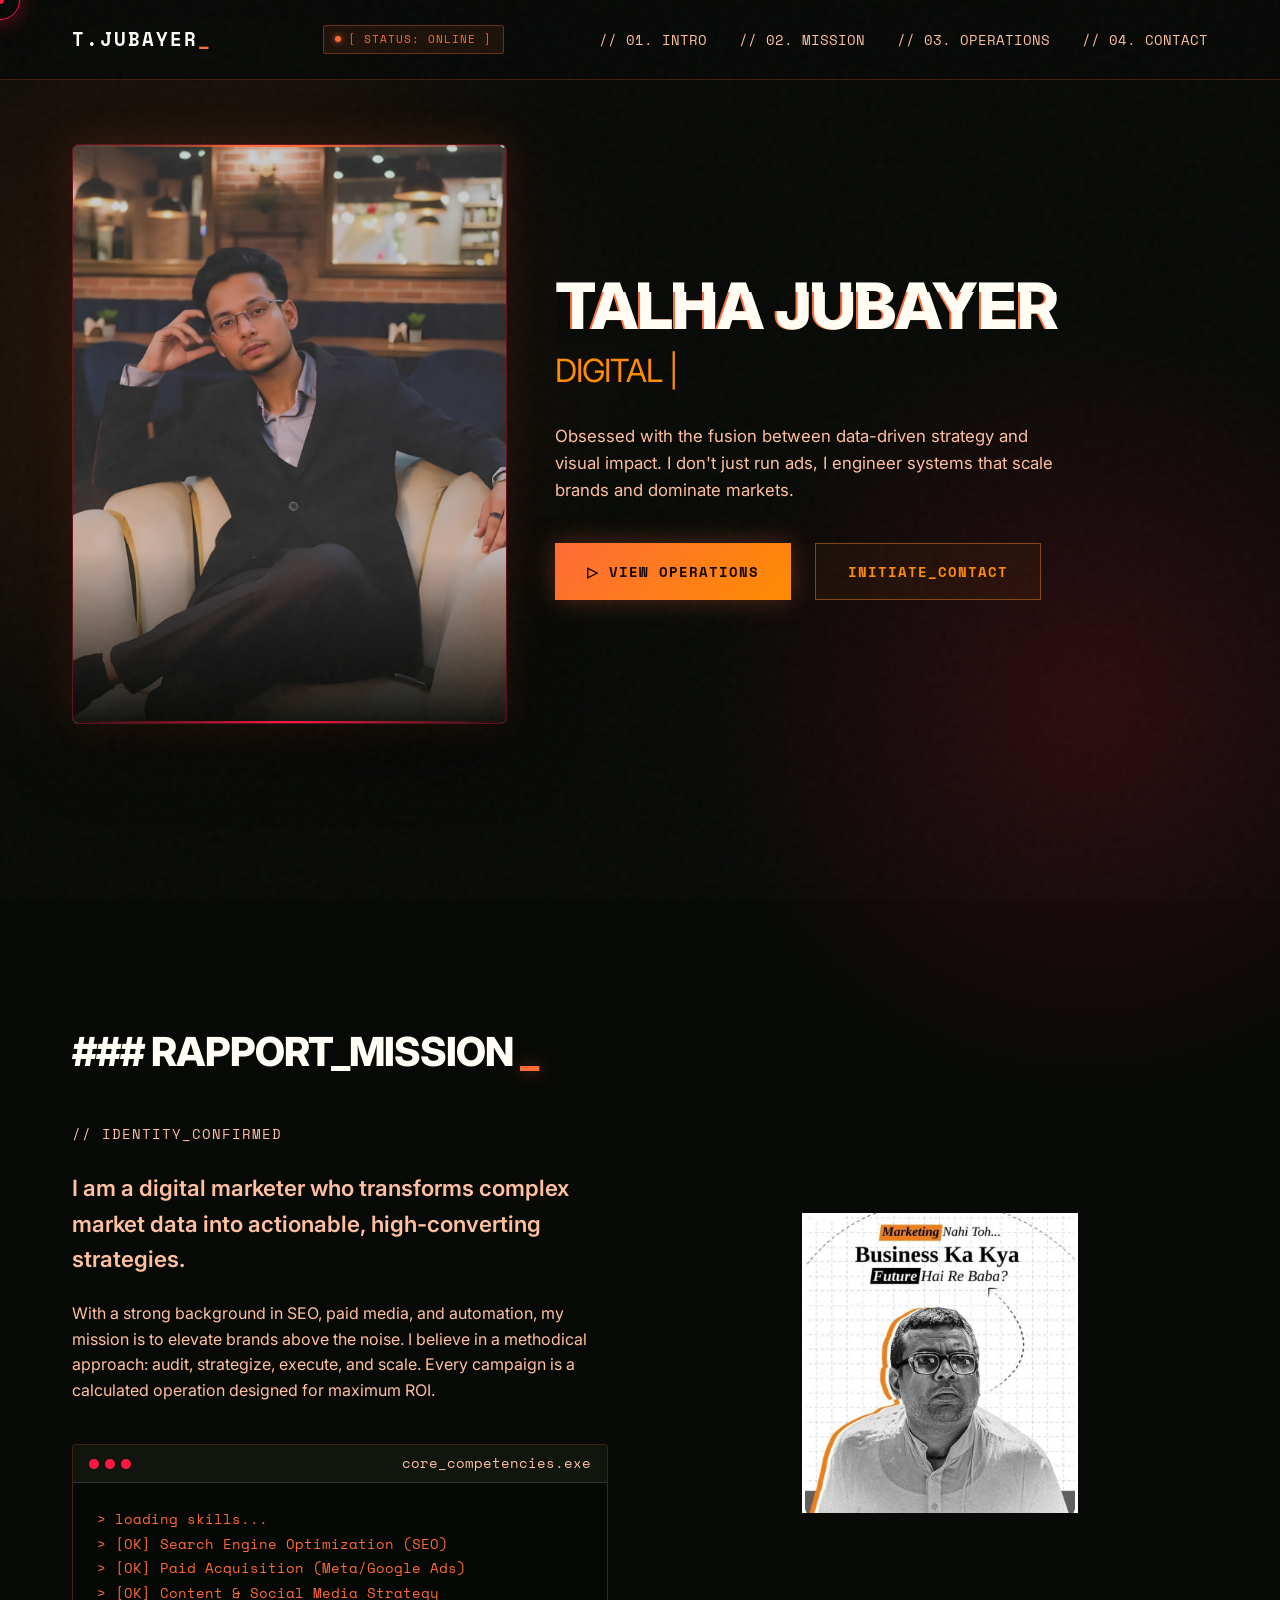
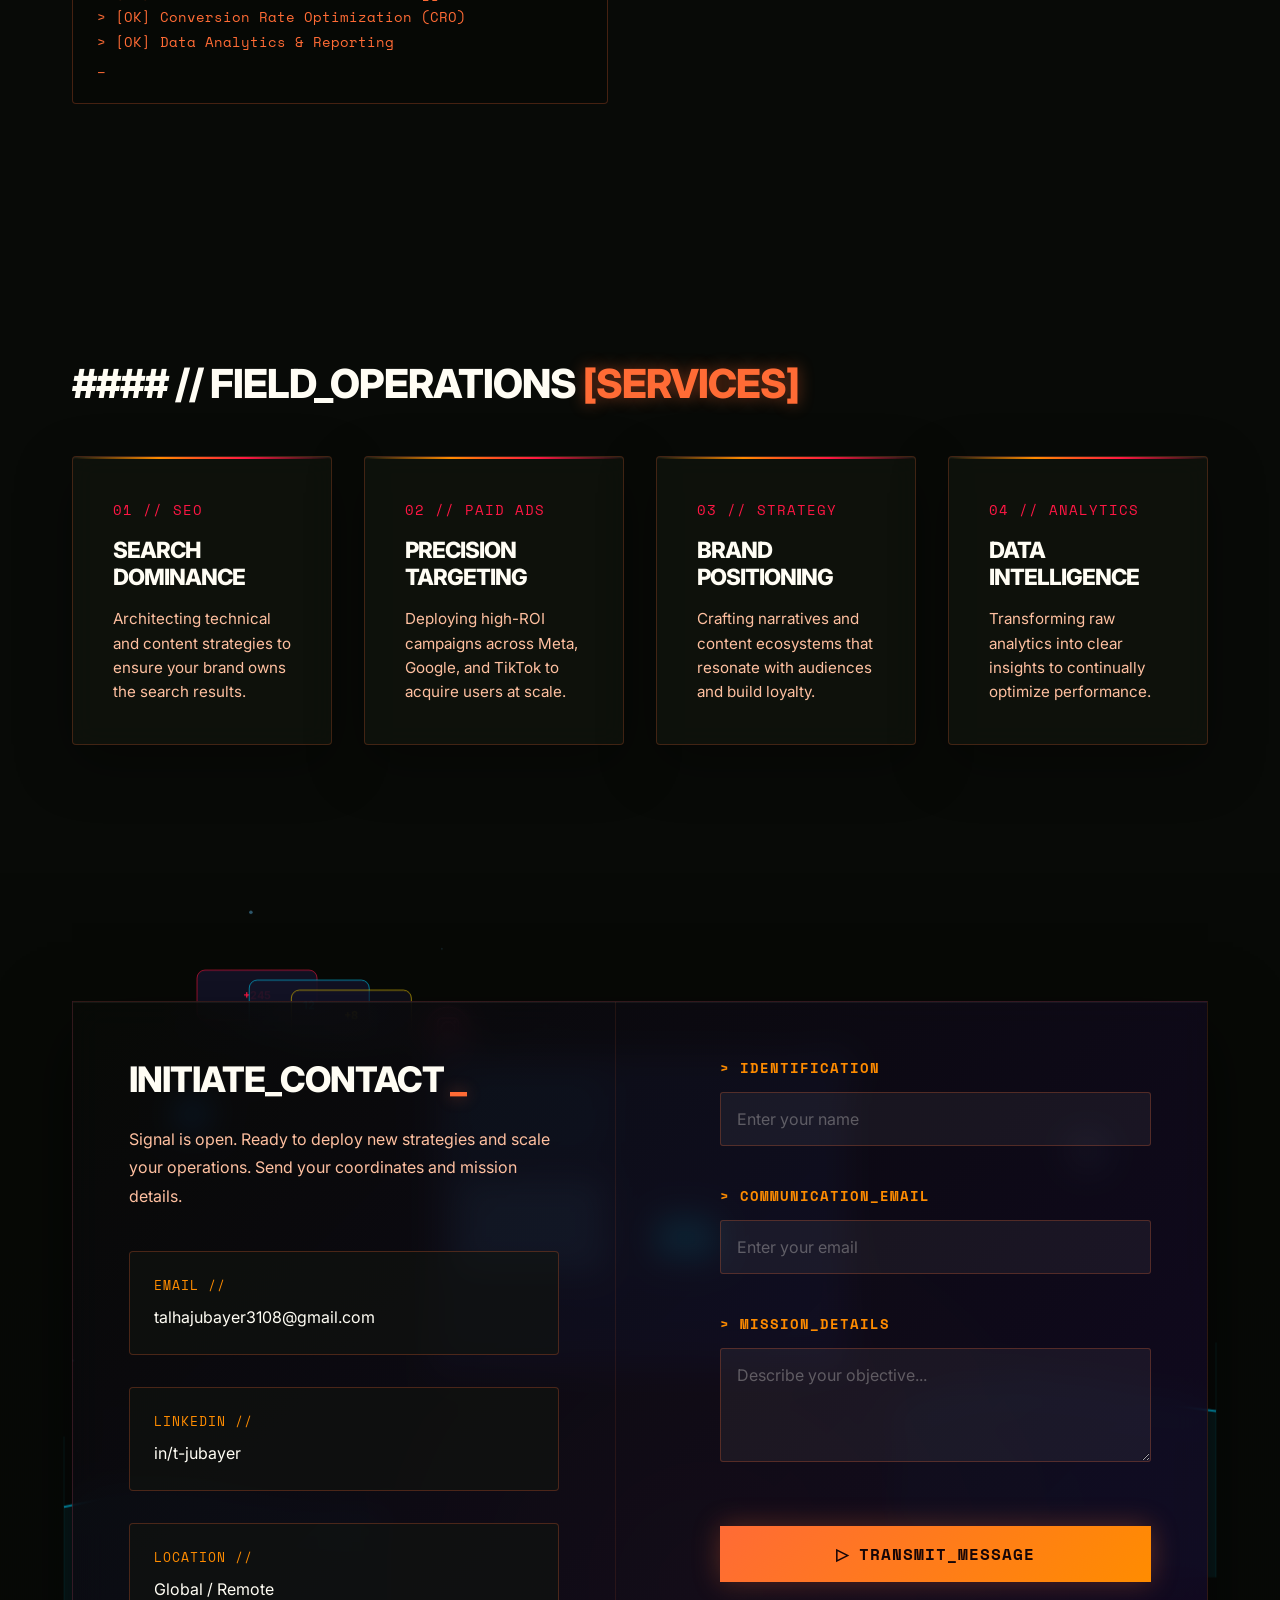
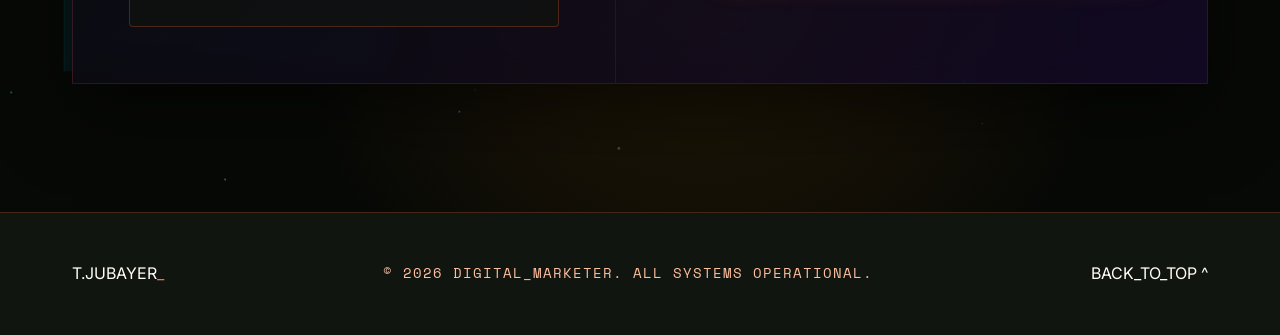
==== commit 4b1da022: "Add files via upload" ====
--- a/index.html
+++ b/index.html
@@ -46,7 +46,7 @@
         <section id="home" class="hero section">
             <div class="container hero-container">
                 <div class="hero-image-banner animate-up">
-                    <img src="1763793918176.jpg" alt="Talha Jubayer - Digital Marketer" />
+                    <img src="talha jubayer.jpeg" alt="Talha Jubayer - Digital Marketer" />
                     <div class="hero-image-overlay"></div>
                 </div>
                 <div class="hero-content">
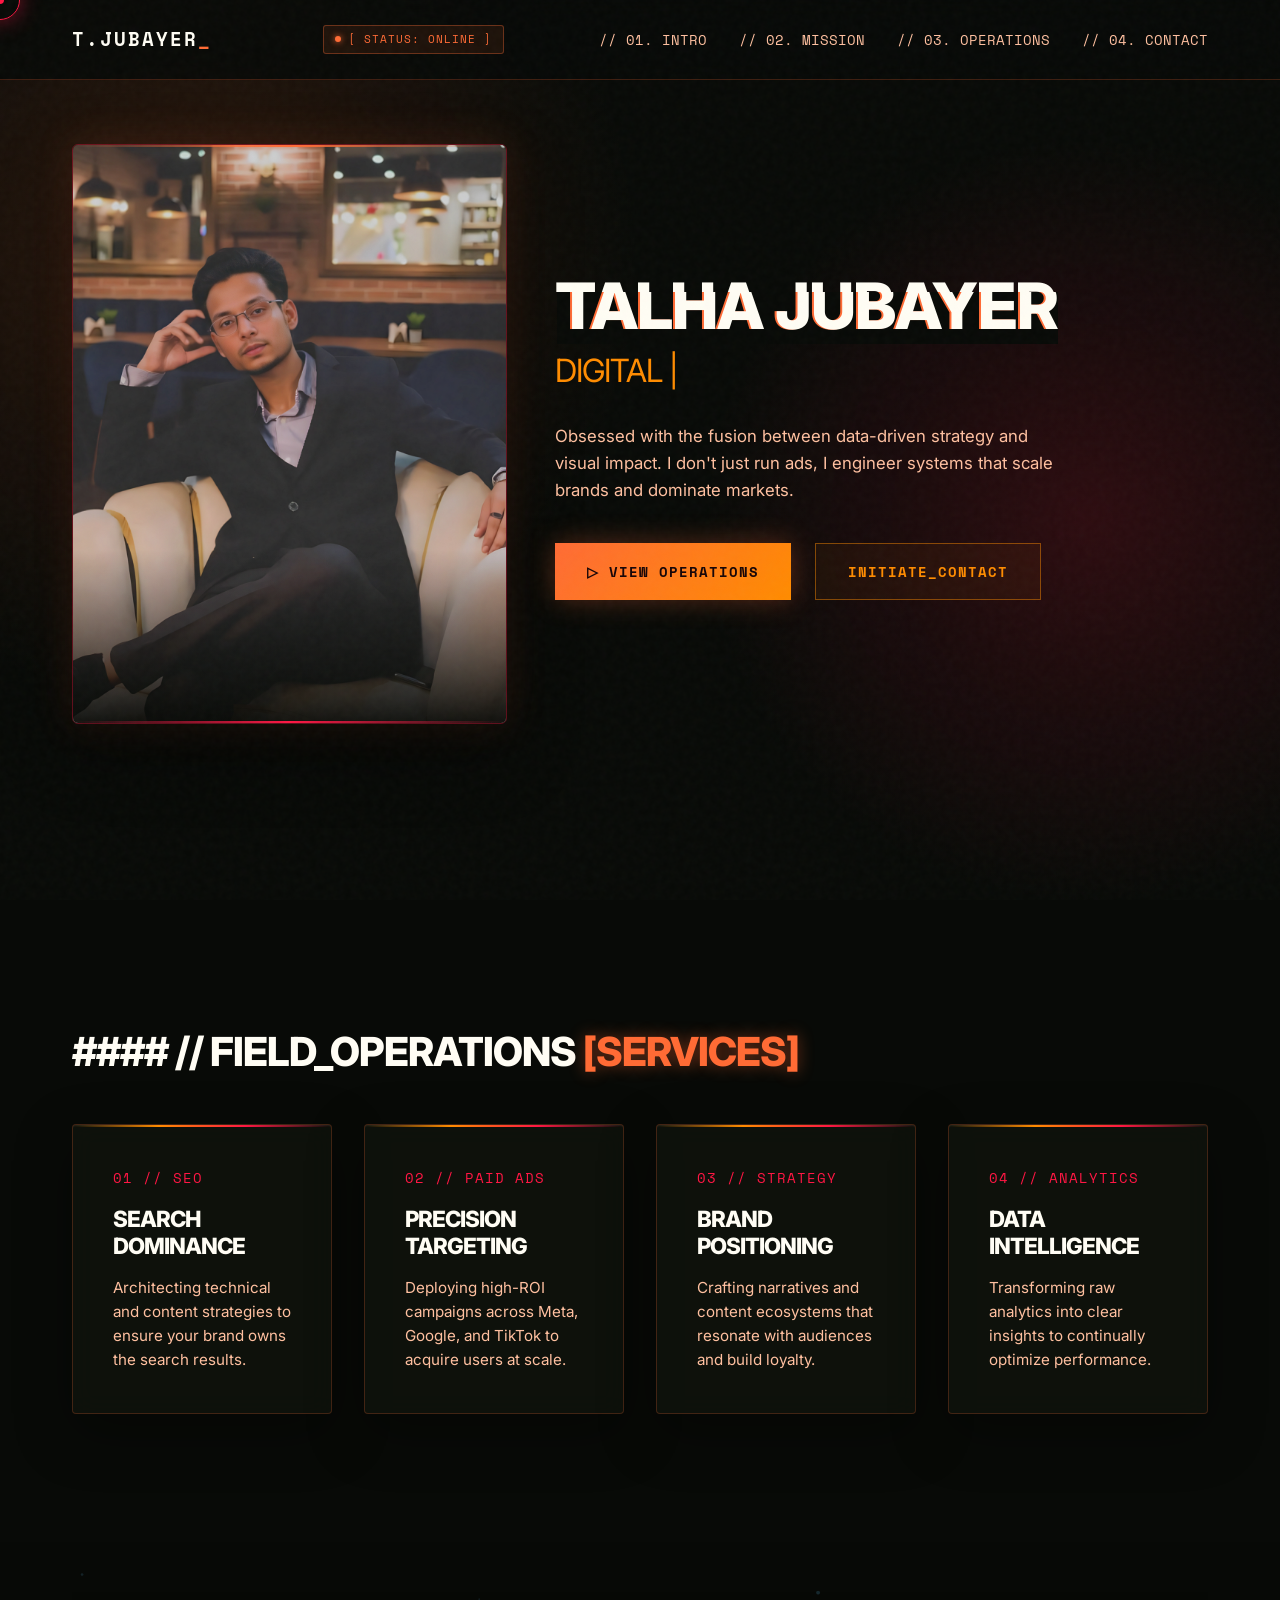
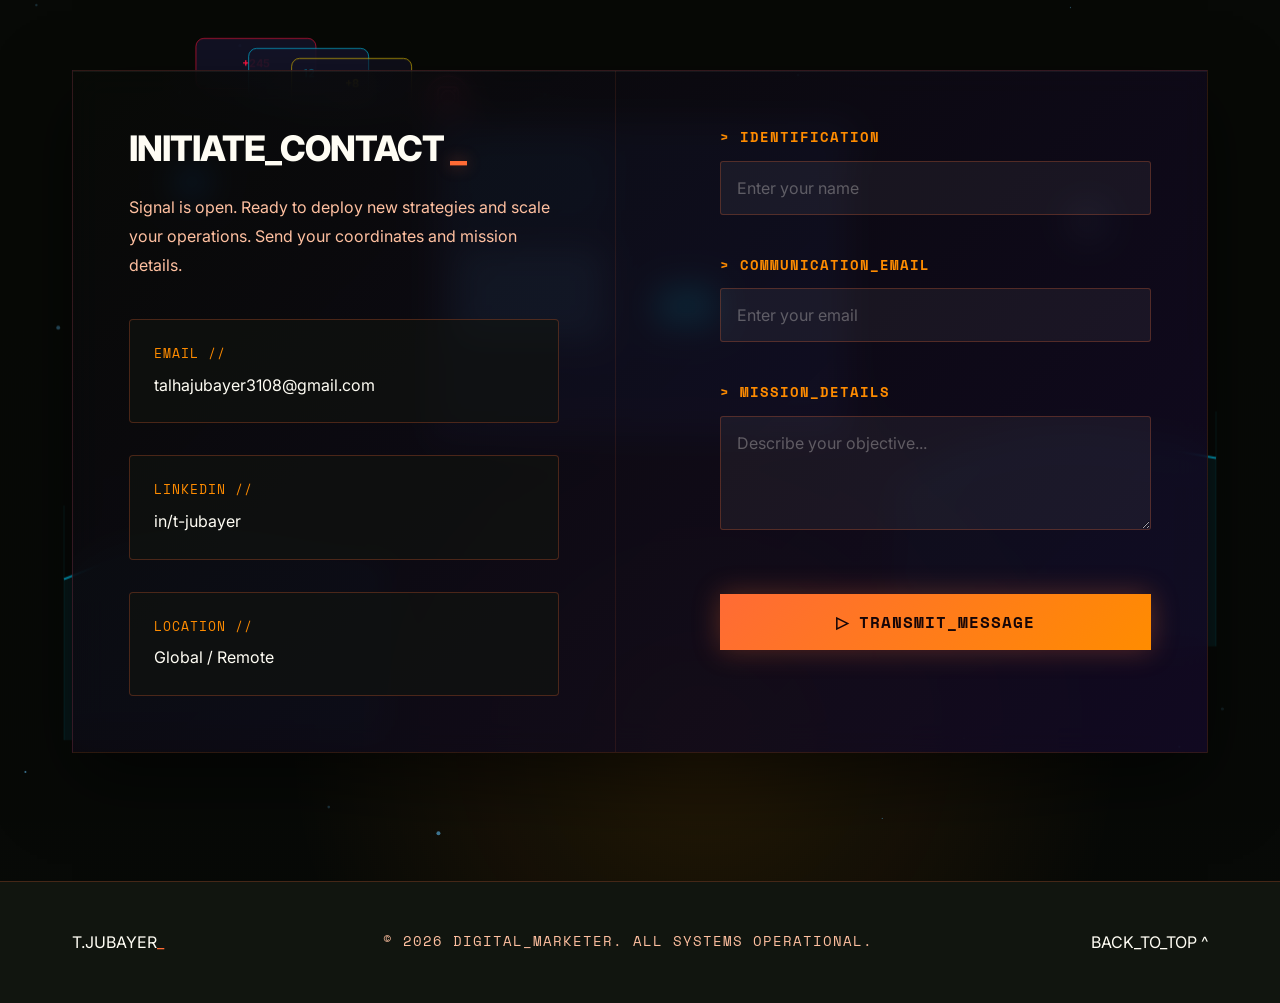
==== commit 59d8a63a: "Add files via upload" ====
--- a/index.html
+++ b/index.html
@@ -34,7 +34,7 @@
             </div>
             <ul class="nav-links">
                 <li><a href="#home">// 01. INTRO</a></li>
-                <li><a href="#mission-report">// 02. MISSION</a></li>
+                <li><a href="mission.html">// 02. MISSION</a></li>
                 <li><a href="#field-operations">// 03. OPERATIONS</a></li>
                 <li><a href="#initiate-contact">// 04. CONTACT</a></li>
             </ul>
@@ -63,49 +63,6 @@
                     <div class="hero-buttons animate-up">
                         <a href="#field-operations" class="btn btn-primary"><span>&#9655;</span> VIEW OPERATIONS</a>
                         <a href="#initiate-contact" class="btn btn-outline">INITIATE_CONTACT</a>
-                    </div>
-                </div>
-            </div>
-        </section>
-
-        <!-- Mission Report (About) -->
-        <section id="mission-report" class="about section">
-            <div class="container">
-                <h2 class="section-title animate-scroll">### RAPPORT_MISSION <span class="accent">_</span></h2>
-                <div class="about-grid">
-                    <div class="about-text animate-scroll">
-                        <p class="mono-label">// IDENTITY_CONFIRMED</p>
-                        <p class="large-text">
-                            I am a digital marketer who transforms complex market data into actionable, high-converting
-                            strategies.
-                        </p>
-                        <p>
-                            With a strong background in SEO, paid media, and automation, my mission is to elevate brands
-                            above the noise. I believe in a methodical approach: audit, strategize, execute, and scale.
-                            Every campaign is a calculated operation designed for maximum ROI.
-                        </p>
-                        <div class="skills-terminal">
-                            <div class="terminal-header">
-                                <span class="dot"></span><span class="dot"></span><span class="dot"></span>
-                                <span class="terminal-title">core_competencies.exe</span>
-                            </div>
-                            <div class="terminal-body">
-                                &gt; loading skills...<br>
-                                &gt; [OK] Search Engine Optimization (SEO)<br>
-                                &gt; [OK] Paid Acquisition (Meta/Google Ads)<br>
-                                &gt; [OK] Content &amp; Social Media Strategy<br>
-                                &gt; [OK] Conversion Rate Optimization (CRO)<br>
-                                &gt; [OK] Data Analytics &amp; Reporting<br>
-                                <span class="cursor-blink">_</span>
-                            </div>
-                        </div>
-                    </div>
-                    <div class="about-image animate-scroll" style="transition-delay: 0.2s">
-                        <div class="img-placeholder" style="border: none; background: transparent;"
-                            data-instruction="ACTION SHOT (e.g. working at desk, analyzing data on screen, 4:3 ratio)">
-                            <img src="Digital marketing .jpg" alt="Digital Marketing" class="actual-image"
-                                style="object-fit: contain;" />
-                        </div>
                     </div>
                 </div>
             </div>
--- a/styles.css
+++ b/styles.css
@@ -558,6 +558,96 @@
     aspect-ratio: 4/3;
 }
 
+/* Q&A Section */
+.qa-section {
+    position: relative;
+}
+
+.qa-grid {
+    display: grid;
+    grid-template-columns: repeat(auto-fit, minmax(300px, 1fr));
+    gap: 2rem;
+}
+
+.qa-card {
+    display: flex;
+    flex-direction: column;
+    gap: 1.5rem;
+    transition: all 0.4s cubic-bezier(0.16, 1, 0.3, 1);
+}
+
+.qa-card:hover {
+    background: rgba(17, 21, 15, 0.95);
+    box-shadow: 0 18px 55px rgba(0, 0, 0, 0.45), 0 0 40px rgba(0, 212, 255, 0.2);
+    transform: translateY(-5px);
+}
+
+.qa-card:hover::before {
+    background: linear-gradient(90deg, transparent, #00D4FF, transparent);
+}
+
+.qa-question {
+    display: flex;
+    gap: 1rem;
+    align-items: flex-start;
+}
+
+.qa-icon {
+    font-family: var(--font-mono);
+    font-size: 1.2rem;
+    font-weight: 700;
+    color: var(--accent-secondary);
+    flex-shrink: 0;
+    margin-top: 0.3rem;
+}
+
+.qa-question h3 {
+    font-size: 1.1rem;
+    margin: 0;
+    color: var(--text-primary);
+    line-height: 1.4;
+}
+
+.qa-answer {
+    display: flex;
+    gap: 1rem;
+    align-items: flex-start;
+}
+
+.qa-answer p {
+    color: var(--text-secondary);
+    font-size: 0.95rem;
+    line-height: 1.6;
+    margin: 0;
+}
+
+/* Back Link Styling */
+.back-link-wrapper {
+    margin-bottom: 3rem;
+}
+
+.back-link {
+    display: inline-flex;
+    align-items: center;
+    gap: 0.5rem;
+    font-family: var(--font-mono);
+    font-size: 0.85rem;
+    color: var(--accent-secondary);
+    text-transform: uppercase;
+    letter-spacing: 1px;
+    padding: 0.8rem 1.5rem;
+    border: 1px solid rgba(255, 107, 53, 0.35);
+    border-radius: 4px;
+    background: rgba(255, 107, 53, 0.08);
+    transition: all 0.3s cubic-bezier(0.16, 1, 0.3, 1);
+}
+
+.back-link:hover {
+    background: rgba(255, 107, 53, 0.15);
+    border-color: var(--accent-secondary);
+    box-shadow: 0 0 16px rgba(255, 107, 53, 0.25);
+}
+
 /* Services */
 .services {
     position: relative;
@@ -1071,6 +1161,10 @@
         grid-template-columns: 1fr;
     }
 
+    .qa-grid {
+        grid-template-columns: 1fr;
+    }
+
     .service-card.glass-panel {
         padding: 1.5rem;
     }
